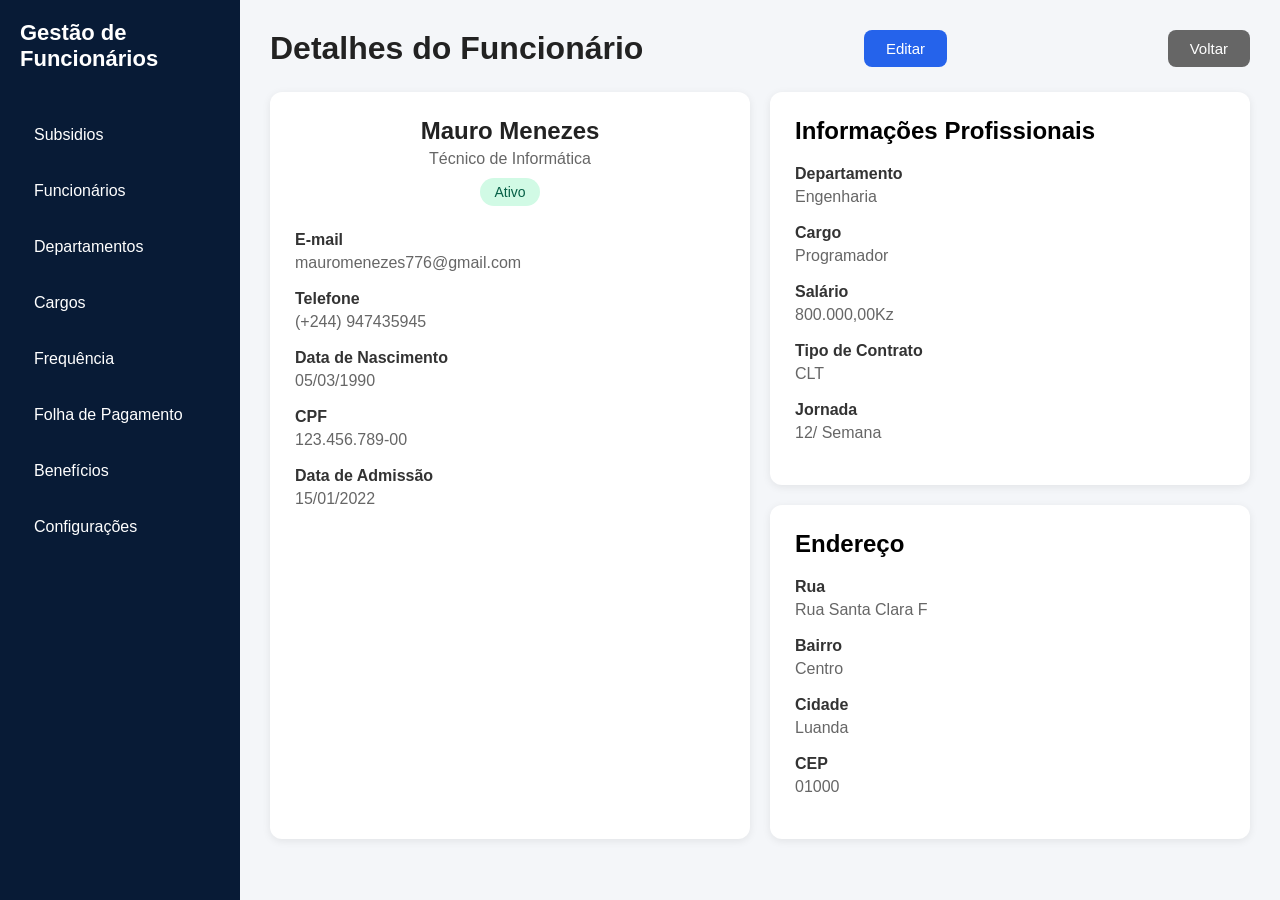
==== DESENVOLVIMENTO_WEB/HTML/DetalhesFuncionario.html @ 9e67fe34 "primeira versão do projecto" ====
<!DOCTYPE html>
<html lang="pt">
<head>
<meta charset="UTF-8" />
<meta name="viewport" content="width=device-width, initial-scale=1.0"/>
<title>Painel do Funcionário</title>

<link rel="stylesheet" href="../CSS/DetalhesFuncionario.css">
</head>

<body>

<div class="container">

    <!-- MENU -->
    <aside class="sidebar">

        <div class="logo">
            Gestão de Funcionários
        </div>

        <ul class="menu">
            <li>Subsidios</li>
            <li>Funcionários</li>
            <li>Departamentos</li>
            <li>Cargos</li>
            <li>Frequência</li>
            <li>Folha de Pagamento</li>
            <li>Benefícios</li>
            <li>Configurações</li>
        </ul>

    </aside>

    <!-- CONTEÚDO -->
    <main class="main">

        <div class="topo">
            <h1>Detalhes do Funcionário</h1>
            <button class="btn">Editar</button>
            <button class="btm">Voltar</button>
        </div>

        <div class="cards">

            <!-- CARD ESQUERDO -->
            <div class="card">

                <div class="nome">
                    <h2>Mauro Menezes</h2>
                    <p>Técnico de Informática</p>
                    <div class="status">Ativo</div>
                </div>

                <div class="info">
                    <strong>E-mail</strong>
                    <span>mauromenezes776@gmail.com</span>
                </div>

                <div class="info">
                    <strong>Telefone</strong>
                    <span>(+244) 947435945</span>
                </div>

                <div class="info">
                    <strong>Data de Nascimento</strong>
                    <span>05/03/1990</span>
                </div>

                <div class="info">
                    <strong>CPF</strong>
                    <span>123.456.789-00</span>
                </div>

                <div class="info">
                    <strong>Data de Admissão</strong>
                    <span>15/01/2022</span>
                </div>

            </div>

            <!-- CARD DIREITO -->
            <div>

                <div class="card" style="margin-bottom:20px;">

                    <h2 style="margin-bottom:20px;">Informações Profissionais</h2>

                    <div class="info">
                        <strong>Departamento</strong>
                        <span>Engenharia</span>
                    </div>

                    <div class="info">
                        <strong>Cargo</strong>
                        <span>Programador</span>
                    </div>

                    <div class="info">
                        <strong>Salário</strong>
                        <span>800.000,00Kz</span>
                    </div>

                    <div class="info">
                        <strong>Tipo de Contrato</strong>
                        <span>CLT</span>
                    </div>

                    <div class="info">
                        <strong>Jornada</strong>
                        <span>12/ Semana</span>
                    </div>

                </div>

                <div class="card">

                    <h2 style="margin-bottom:20px;">Endereço</h2>

                    <div class="info">
                        <strong>Rua</strong>
                        <span>Rua Santa Clara F</span>
                    </div>

                    <div class="info">
                        <strong>Bairro</strong>
                        <span>Centro</span>
                    </div>

                    <div class="info">
                        <strong>Cidade</strong>
                        <span>Luanda</span>
                    </div>

                    <div class="info">
                        <strong>CEP</strong>
                        <span>01000</span>
                    </div>

                </div>

            </div>

        </div>

    </main>

</div>

</body>
</html>
---- DESENVOLVIMENTO_WEB/CSS/DetalhesFuncionario.css ----
*{
    margin:0;
    padding:0;
    box-sizing:border-box;
    font-family:Arial, Helvetica, sans-serif;
}

body{
    background:#f4f6f9;
}

.container{
    display:flex;
    min-height:100vh;
}

/* MENU LATERAL */

.sidebar{
    width:240px;
    background:#081b36;
    color:white;
    padding:20px;
}

.logo{
    font-size:22px;
    font-weight:bold;
    margin-bottom:40px;
}

.menu{
    list-style:none;
}

.menu li{
    padding:14px;
    margin-bottom:10px;
    border-radius:8px;
    cursor:pointer;
    transition:0.3s;
}

.menu li:hover{
    background:#12325f;
}

/* CONTEÚDO */

.main{
    flex:1;
    padding:30px;
}

.topo{
    display:flex;
    justify-content:space-between;
    align-items:center;
    margin-bottom:25px;
}

.topo h1{
    color:#222;
}

.btn{
    background:#2563eb;
    color:white;
    border:none;
    padding:10px 22px;
    border-radius:8px;
    cursor:pointer;
    font-size:15px;
}
.btm{
     background-color: #666;
    color:white;
    border:none;
    padding:10px 22px;
    border-radius:8px;
    cursor:pointer;
    font-size:15px;
}

.cards{
    display:grid;
    grid-template-columns:1fr 1fr;
    gap:20px;
}

/* CARD */

.card{
    background:white;
    border-radius:12px;
    padding:25px;
    box-shadow:0 2px 8px rgba(0,0,0,0.08);
}

.nome{
    text-align:center;
    margin-bottom:25px;
}

.nome h2{
    color:#222;
    margin-bottom:5px;
}

.nome p{
    color:#666;
}

.status{
    display:inline-block;
    margin-top:10px;
    background:#d1fae5;
    color:#065f46;
    padding:6px 14px;
    border-radius:20px;
    font-size:14px;
}

.info{
    margin-bottom:18px;
}

.info strong{
    display:block;
    color:#333;
    margin-bottom:5px;
}

.info span{
    color:#666;
}

/* RESPONSIVO */

@media(max-width:900px){

.cards{
    grid-template-columns:1fr;
}

.sidebar{
    width:200px;
}

}

@media(max-width:700px){

.container{
    flex-direction:column;
}

.sidebar{
    width:100%;
}

}
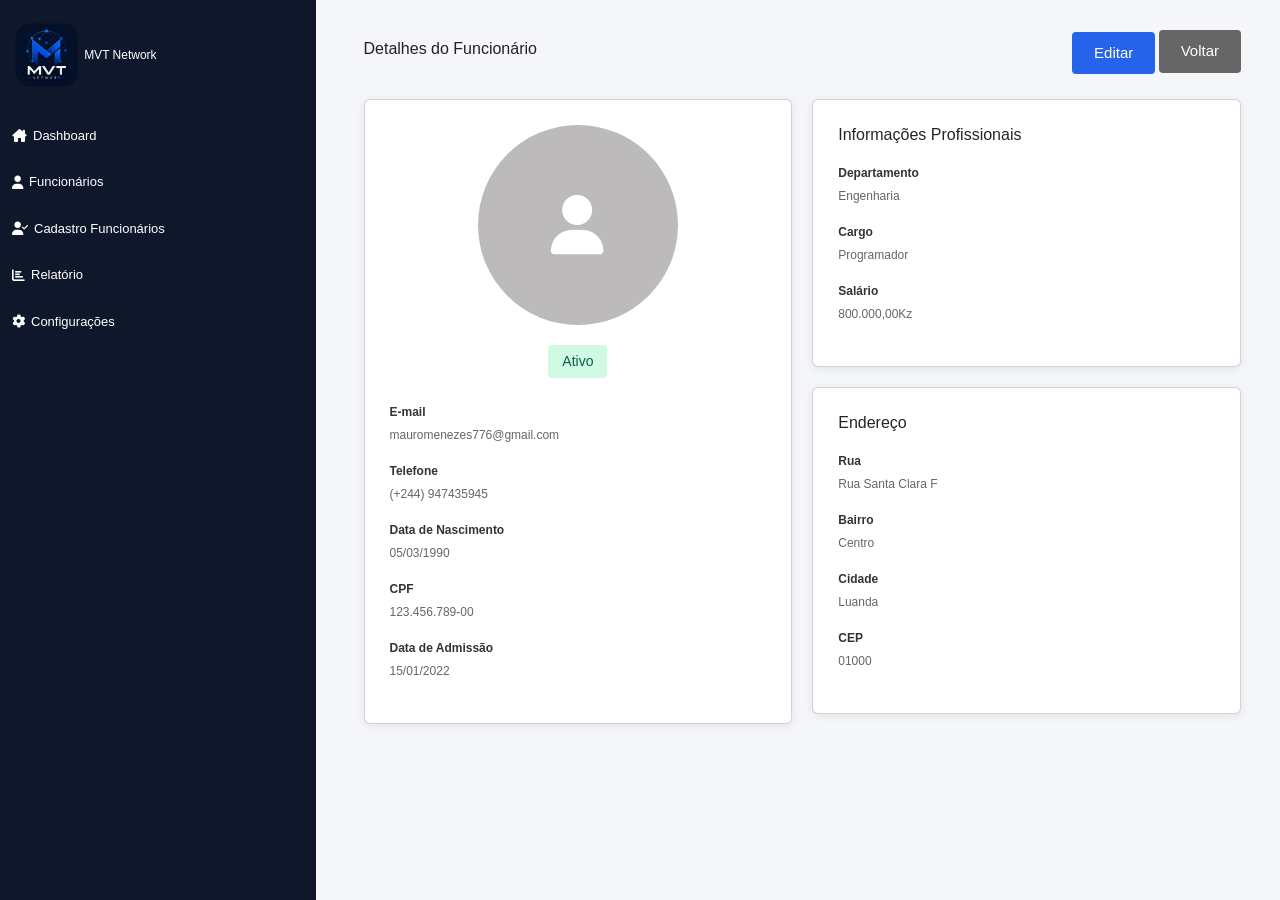
==== commit d95f8ce1: "adicionada exibicao na tabela" ====
--- a/DESENVOLVIMENTO_WEB/HTML/DetalhesFuncionario.html
+++ b/DESENVOLVIMENTO_WEB/HTML/DetalhesFuncionario.html
@@ -1,151 +1,157 @@
 <!DOCTYPE html>
 <html lang="pt">
+
 <head>
-<meta charset="UTF-8" />
-<meta name="viewport" content="width=device-width, initial-scale=1.0"/>
-<title>Painel do Funcionário</title>
-
-<link rel="stylesheet" href="../CSS/DetalhesFuncionario.css">
+    <meta charset="UTF-8" />
+    <meta name="viewport" content="width=device-width, initial-scale=1.0" />
+    <title>Painel do Funcionário</title>
+    <link rel="preconnect" href="https://fonts.googleapis.com">
+    <link rel="preconnect" href="https://fonts.gstatic.com" crossorigin>
+    <link
+        href="https://fonts.googleapis.com/css2?family=Inter:ital,opsz,wght@0,14..32,100..900;1,14..32,100..900&display=swap"
+        rel="stylesheet">
+    <link href="https://cdn.jsdelivr.net/npm/bootstrap@5.3.8/dist/css/bootstrap.min.css" rel="stylesheet"
+        integrity="sha384-sRIl4kxILFvY47J16cr9ZwB07vP4J8+LH7qKQnuqkuIAvNWLzeN8tE5YBujZqJLB" crossorigin="anonymous">
+    <link rel="stylesheet" href="https://cdn.jsdelivr.net/npm/bootstrap-icons@1.13.1/font/bootstrap-icons.min.css">
+    <link rel="stylesheet" href="https://cdnjs.cloudflare.com/ajax/libs/font-awesome/6.5.1/css/all.min.css">
+    <link rel="stylesheet" href="../CSS/DetalhesFuncionario.css">
 </head>
 
 <body>
 
-<div class="container">
+    <div class="row">
+        <div class="col-3 side-bar m-0 p-2 ps-4 pt-4">
+            <h2 class="text-white fs-6"><img src="../IMG/BackgroundEraser_20260527_082200551.png" class="img-fluid w-25"
+                    alt=""><span style="font-family: 'Dosis', sans-serif;">MVT Network</span></h2>
+            <ul class="list-unstyled mt-4 pt-1 d-flex flex-column gap-1">
+                <li><a href="cadastro.html" class="focus text-decoration-none text-white fs-6 px-1 py-3 rounded-1"><i
+                            class="fa-solid fa-house-chimney"></i><span class="ms-2">Dashboard</span></a></li>
+                <li><a href="Funcionario.html" class="text-decoration-none text-white fs-6 px-1 py-3 rounded-1"><i
+                            class="fa-solid fa-user"></i><span class="ms-2">Funcionários</span></a></li>
+                <li><a href="cadastro.html" class="text-decoration-none text-white fs-6 px-1 py-3 rounded-1"><i
+                            class="fa-solid fa-user-check"></i><span class="ms-2">Cadastro Funcionários</span></a></li>
+                <li><a href="Relatorio.html" class="text-decoration-none text-white fs-6 px-1 py-3 rounded-1"><i
+                            class="fa-solid fa-chart-bar"></i><span class="ms-2">Relatório</span></a></li>
+                <li><a href="Configuracoes.html" class="text-decoration-none text-white fs-6 px-1 py-3 rounded-1"><i
+                            class="fa-solid fa-gear"></i><span class="ms-2">Configurações</span></a></li>
+            </ul>
+        </div>
+        <div class="col-9">
+            <div class="container">
 
-    <!-- MENU -->
-    <aside class="sidebar">
 
-        <div class="logo">
-            Gestão de Funcionários
-        </div>
+                <!-- CONTEÚDO -->
+                <main class="main">
 
-        <ul class="menu">
-            <li>Subsidios</li>
-            <li>Funcionários</li>
-            <li>Departamentos</li>
-            <li>Cargos</li>
-            <li>Frequência</li>
-            <li>Folha de Pagamento</li>
-            <li>Benefícios</li>
-            <li>Configurações</li>
-        </ul>
+                    <div class="topo">
 
-    </aside>
+                        <div>
+                            <h1>Detalhes do Funcionário</h1>
+                        </div>
+                        <div>
+                            <button class="btn">Editar</button>
+                            <button class="btm">Voltar</button>
+                        </div>
 
-    <!-- CONTEÚDO -->
-    <main class="main">
+                    </div>
 
-        <div class="topo">
-            <h1>Detalhes do Funcionário</h1>
-            <button class="btn">Editar</button>
-            <button class="btm">Voltar</button>
-        </div>
+                    <div class="cards">
 
-        <div class="cards">
+                        <!-- CARD ESQUERDO -->
+                        <div class="card">
 
-            <!-- CARD ESQUERDO -->
-            <div class="card">
+                            <div class="nome">
+                                <div class="circulo d-flex justify-content-center align-items-center"><i class="fa-solid fa-user text-white m-0" style="font-size: 60px;"></i></div>
+                                <div class="status">Ativo</div>
+                            </div>
 
-                <div class="nome">
-                    <h2>Mauro Menezes</h2>
-                    <p>Técnico de Informática</p>
-                    <div class="status">Ativo</div>
-                </div>
+                            <div class="info">
+                                <strong>E-mail</strong>
+                                <span>mauromenezes776@gmail.com</span>
+                            </div>
 
-                <div class="info">
-                    <strong>E-mail</strong>
-                    <span>mauromenezes776@gmail.com</span>
-                </div>
+                            <div class="info">
+                                <strong>Telefone</strong>
+                                <span>(+244) 947435945</span>
+                            </div>
 
-                <div class="info">
-                    <strong>Telefone</strong>
-                    <span>(+244) 947435945</span>
-                </div>
+                            <div class="info">
+                                <strong>Data de Nascimento</strong>
+                                <span>05/03/1990</span>
+                            </div>
 
-                <div class="info">
-                    <strong>Data de Nascimento</strong>
-                    <span>05/03/1990</span>
-                </div>
+                            <div class="info">
+                                <strong>CPF</strong>
+                                <span>123.456.789-00</span>
+                            </div>
 
-                <div class="info">
-                    <strong>CPF</strong>
-                    <span>123.456.789-00</span>
-                </div>
+                            <div class="info">
+                                <strong>Data de Admissão</strong>
+                                <span>15/01/2022</span>
+                            </div>
 
-                <div class="info">
-                    <strong>Data de Admissão</strong>
-                    <span>15/01/2022</span>
-                </div>
+                        </div>
+
+                        <!-- CARD DIREITO -->
+                        <div>
+
+                            <div class="card" style="margin-bottom:20px;">
+
+                                <h2 style="margin-bottom:20px;">Informações Profissionais</h2>
+
+                                <div class="info">
+                                    <strong>Departamento</strong>
+                                    <span>Engenharia</span>
+                                </div>
+
+                                <div class="info">
+                                    <strong>Cargo</strong>
+                                    <span>Programador</span>
+                                </div>
+
+                                <div class="info">
+                                    <strong>Salário</strong>
+                                    <span>800.000,00Kz</span>
+                                </div>
+
+                            </div>
+
+                            <div class="card">
+
+                                <h2 style="margin-bottom:20px;">Endereço</h2>
+
+                                <div class="info">
+                                    <strong>Rua</strong>
+                                    <span>Rua Santa Clara F</span>
+                                </div>
+
+                                <div class="info">
+                                    <strong>Bairro</strong>
+                                    <span>Centro</span>
+                                </div>
+
+                                <div class="info">
+                                    <strong>Cidade</strong>
+                                    <span>Luanda</span>
+                                </div>
+
+                                <div class="info">
+                                    <strong>CEP</strong>
+                                    <span>01000</span>
+                                </div>
+
+                            </div>
+
+                        </div>
+
+                    </div>
+
+                </main>
 
             </div>
-
-            <!-- CARD DIREITO -->
-            <div>
-
-                <div class="card" style="margin-bottom:20px;">
-
-                    <h2 style="margin-bottom:20px;">Informações Profissionais</h2>
-
-                    <div class="info">
-                        <strong>Departamento</strong>
-                        <span>Engenharia</span>
-                    </div>
-
-                    <div class="info">
-                        <strong>Cargo</strong>
-                        <span>Programador</span>
-                    </div>
-
-                    <div class="info">
-                        <strong>Salário</strong>
-                        <span>800.000,00Kz</span>
-                    </div>
-
-                    <div class="info">
-                        <strong>Tipo de Contrato</strong>
-                        <span>CLT</span>
-                    </div>
-
-                    <div class="info">
-                        <strong>Jornada</strong>
-                        <span>12/ Semana</span>
-                    </div>
-
-                </div>
-
-                <div class="card">
-
-                    <h2 style="margin-bottom:20px;">Endereço</h2>
-
-                    <div class="info">
-                        <strong>Rua</strong>
-                        <span>Rua Santa Clara F</span>
-                    </div>
-
-                    <div class="info">
-                        <strong>Bairro</strong>
-                        <span>Centro</span>
-                    </div>
-
-                    <div class="info">
-                        <strong>Cidade</strong>
-                        <span>Luanda</span>
-                    </div>
-
-                    <div class="info">
-                        <strong>CEP</strong>
-                        <span>01000</span>
-                    </div>
-
-                </div>
-
-            </div>
-
         </div>
-
-    </main>
-
-</div>
+    </div>
 
 </body>
+
 </html>
--- a/DESENVOLVIMENTO_WEB/CSS/DetalhesFuncionario.css
+++ b/DESENVOLVIMENTO_WEB/CSS/DetalhesFuncionario.css
@@ -1,163 +1,225 @@
-
-*{
-    margin:0;
-    padding:0;
-    box-sizing:border-box;
-    font-family:Arial, Helvetica, sans-serif;
-}
-
-body{
-    background:#f4f6f9;
-}
-
-.container{
-    display:flex;
-    min-height:100vh;
+* {
+    margin: 0;
+    padding: 0;
+    box-sizing: border-box;
+    font-family: Arial, Helvetica, sans-serif;
+    font-size: 12px;
+}
+
+.side-bar {
+    background-color: #0f172a;
+}
+
+.side-bar li a {
+    display: inline-block;
+    width: 100% !important;
+    display: flex;
+    align-items: center;
+}
+
+.side-bar li a[href="#"] {
+    background-color: #1e293b;
+}
+
+.side-bar li a i,
+.side-bar li a span {
+    font-size: 13px !important;
+}
+
+.side-bar li a:hover {
+    background-color: #1e293b;
+}
+
+.welcome-area h2 {
+    font-size: 15px !important;
+}
+
+.welcome-area p {
+    font-size: 11px !important;
+}
+
+.circulo {
+    background-color: rgb(188, 186, 186);
+    width: 200px;
+    height: 200px;
+    border-radius: 50%;
+
+}
+
+body {
+    background: #f4f6f9;
+}
+
+.container {
+    display: flex;
+    min-height: 100vh;
 }
 
 /* MENU LATERAL */
 
-.sidebar{
-    width:240px;
-    background:#081b36;
-    color:white;
-    padding:20px;
-}
-
-.logo{
-    font-size:22px;
-    font-weight:bold;
-    margin-bottom:40px;
-}
-
-.menu{
-    list-style:none;
-}
-
-.menu li{
-    padding:14px;
-    margin-bottom:10px;
-    border-radius:8px;
-    cursor:pointer;
-    transition:0.3s;
-}
-
-.menu li:hover{
-    background:#12325f;
+.sidebar {
+    width: 240px;
+    background: #081b36;
+    color: white;
+    padding: 20px;
+}
+
+.logo {
+    font-size: 22px;
+    font-weight: bold;
+    margin-bottom: 40px;
+}
+
+.menu {
+    list-style: none;
+}
+
+.menu li {
+    padding: 14px;
+    margin-bottom: 10px;
+    border-radius: 8px;
+    cursor: pointer;
+    transition: 0.3s;
+}
+
+.menu li:hover {
+    background: #12325f;
 }
 
 /* CONTEÚDO */
 
-.main{
-    flex:1;
-    padding:30px;
-}
-
-.topo{
-    display:flex;
-    justify-content:space-between;
-    align-items:center;
-    margin-bottom:25px;
-}
-
-.topo h1{
-    color:#222;
-}
-
-.btn{
-    background:#2563eb;
-    color:white;
-    border:none;
-    padding:10px 22px;
-    border-radius:8px;
-    cursor:pointer;
-    font-size:15px;
-}
-.btm{
-     background-color: #666;
-    color:white;
-    border:none;
-    padding:10px 22px;
-    border-radius:8px;
-    cursor:pointer;
-    font-size:15px;
-}
-
-.cards{
-    display:grid;
-    grid-template-columns:1fr 1fr;
-    gap:20px;
+.main {
+    flex: 1;
+    padding: 30px;
+}
+
+.topo {
+    display: flex;
+    justify-content: space-between;
+    align-items: center;
+    margin-bottom: 25px;
+}
+
+.topo h1 {
+    color: #222;
+}
+
+.btn {
+    background: #2563eb;
+    color: white;
+    border: none;
+    padding: 10px 22px;
+    border-radius: 4px;
+    cursor: pointer;
+    font-size: 15px;
+}
+
+.btn:hover {
+    background-color: #164cc0;
+}
+
+.btm:hover {
+    background-color: #535252;
+}
+
+.btm {
+    background-color: #666;
+    color: white;
+    border: none;
+    padding: 10px 22px;
+    border-radius: 4px;
+    cursor: pointer;
+    font-size: 15px;
+}
+
+.cards {
+    display: grid;
+    grid-template-columns: 1fr 1fr;
+    gap: 20px;
 }
 
 /* CARD */
 
-.card{
-    background:white;
-    border-radius:12px;
-    padding:25px;
-    box-shadow:0 2px 8px rgba(0,0,0,0.08);
-}
-
-.nome{
-    text-align:center;
-    margin-bottom:25px;
-}
-
-.nome h2{
-    color:#222;
-    margin-bottom:5px;
-}
-
-.nome p{
-    color:#666;
-}
-
-.status{
-    display:inline-block;
-    margin-top:10px;
-    background:#d1fae5;
-    color:#065f46;
-    padding:6px 14px;
-    border-radius:20px;
-    font-size:14px;
-}
-
-.info{
-    margin-bottom:18px;
-}
-
-.info strong{
-    display:block;
-    color:#333;
-    margin-bottom:5px;
-}
-
-.info span{
-    color:#666;
+.card {
+    background: white;
+    border-radius: 6px;
+    padding: 25px;
+    box-shadow: 0 2px 8px rgba(0, 0, 0, 0.08);
+}
+
+.nome {
+    display: flex;
+    justify-content: center;
+    align-items: center;
+    flex-direction: column;
+    text-align: center;
+    margin-bottom: 25px;
+    gap: 10px;
+}
+
+.nome h2 {
+    color: #222;
+    margin-bottom: 5px;
+}
+
+.nome p {
+    color: #666;
+}
+
+h1 {
+    font-size: 16px;
+}
+
+h2 {
+    font-size: 16px;
+}
+
+.status {
+    display: inline-block;
+    margin-top: 10px;
+    background: #d1fae5;
+    color: #065f46;
+    padding: 6px 14px;
+    border-radius: 4px;
+    font-size: 14px;
+}
+
+.info {
+    margin-bottom: 18px;
+}
+
+.info strong {
+    display: block;
+    color: #333;
+    margin-bottom: 5px;
+}
+
+.info span {
+    color: #666;
 }
 
 /* RESPONSIVO */
 
-@media(max-width:900px){
-
-.cards{
-    grid-template-columns:1fr;
-}
-
-.sidebar{
-    width:200px;
-}
-
-}
-
-@media(max-width:700px){
-
-.container{
-    flex-direction:column;
-}
-
-.sidebar{
-    width:100%;
-}
+@media(max-width:900px) {
+
+    .cards {
+        grid-template-columns: 1fr;
+    }
+
+    .sidebar {
+        width: 200px;
+    }
+
+}
+
+@media(max-width:700px) {
+
+    .container {
+        flex-direction: column;
+    }
+
+    .sidebar {
+        width: 100%;
+    }
 
 }
